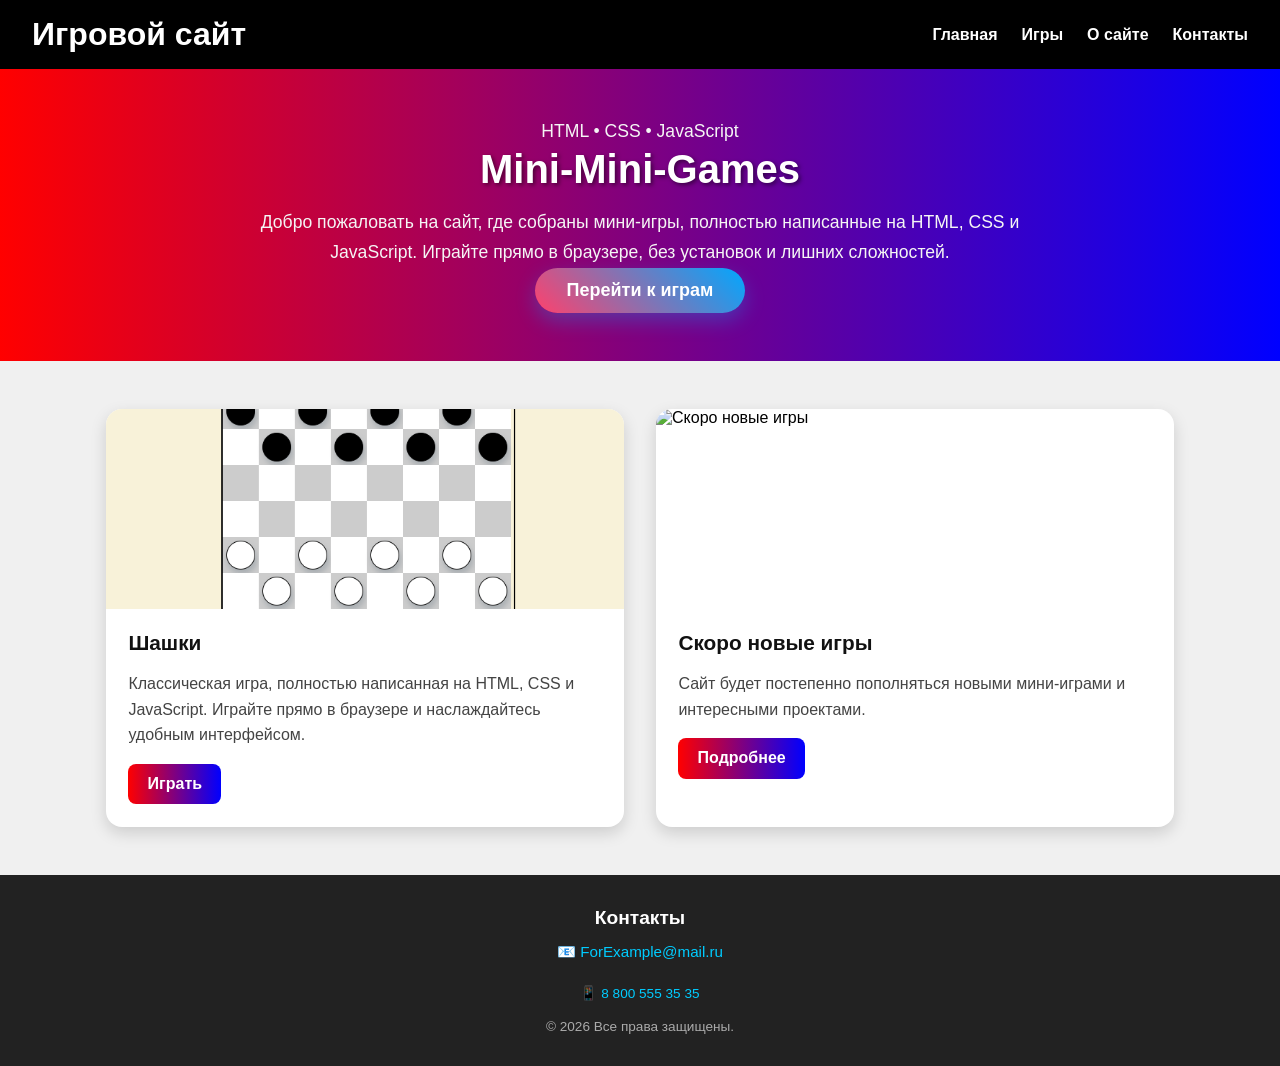
==== index.html @ 8f7e654a "cccccccc" ====
<!DOCTYPE html>
<html lang="ru">
<head>
  <meta charset="UTF-8" />
  <title>mini-mini-games</title>
  <meta name="viewport" content="width=device-width, initial-scale=1.0" />
  <link rel="stylesheet" href="style_to_index.css" />
</head>
<body>
  <header>
    <h1>Игровой сайт</h1>
    <nav>
      <ul>
        <li><a href="index.html">Главная</a></li>
        <li><a href="Title.html">Игры</a></li>
        <li><a href="about.html">О сайте</a></li>
        <li><a href="#my-contacts">Контакты</a></li>
      </ul>
    </nav>
  </header>

  <section class="hero">
    <div class="hero-content">
      <p class="hero-badge">HTML • CSS • JavaScript</p>
      <h2>Mini-Mini-Games</h2>
      <p>
        Добро пожаловать на сайт, где собраны мини-игры, полностью написанные на HTML, CSS и JavaScript.
        Играйте прямо в браузере, без установок и лишних сложностей.
      </p>
      <a href="Title.html" class="hero-btn">Перейти к играм</a>
    </div>
  </section>

    <main>
    <section class="games-container">
        <div class="game-card">
        <img src="Shashki.png" alt="Шашки">
        <div class="game-card-content">
            <h3>Шашки</h3>
            <p>
            Классическая игра, полностью написанная на HTML, CSS и JavaScript.
            Играйте прямо в браузере и наслаждайтесь удобным интерфейсом.
            </p>
            <a href="checkers.html">Играть</a>
        </div>
        </div>

        <div class="game-card">
        <img src="img/coming-soon.jpg" alt="Скоро новые игры">
        <div class="game-card-content">
            <h3>Скоро новые игры</h3>
            <p>
            Сайт будет постепенно пополняться новыми мини-играми и интересными проектами.
            </p>
            <a href="Title.html">Подробнее</a>
        </div>
        </div>
    </section>
    </main>


  <footer>
    <div id="my-contacts" class="contacts-flex">
      <h3>Контакты</h3>
      <p>📧 <a href="mailto:makarow2018@inbox.ru">ForExample@mail.ru</a></p>
      <p>📱 <a href="tel:">8 800 555 35 35</a></p>
    </div>
    <p>&copy; 2026 Все права защищены.</p>
  </footer>
</body>

</html>
---- style_to_index.css ----
* {
  margin: 0;
  padding: 0;
  box-sizing: border-box;
}

html, body {
  height: 100%;
}

body {
  font-family: Arial, sans-serif;
  background: #f0f0f0;
  min-height: 100vh;
  display: flex;
  flex-direction: column;
}

header {
  background-color: #000;
  color: #fff;
  padding: 1rem 2rem;
  display: flex;
  justify-content: space-between;
  align-items: center;
  flex-wrap: wrap;
}

header h1 {
  margin: 0;
}

nav ul {
  list-style: none;
  display: flex;
  gap: 1.5rem;
}

nav a {
  color: #fff;
  text-decoration: none;
  font-weight: bold;
}

nav a:hover {
  text-decoration: underline;
}

.hero {
  background: linear-gradient(to right, #ff0000, #0000ff);
  color: #fff;
  padding: 3rem 1rem;
  text-align: center;
  position: relative;
}

.hero h2 {
  font-size: 2.5rem;
  margin-bottom: 1rem;
  text-shadow: 2px 2px 4px rgba(0, 0, 0, 0.5);
}

.hero-btn {
  display: inline-block;
  padding: 12px 32px;
  background: linear-gradient(45deg, #ff416c, #00a8ff); /* Красно-синий градиент */
  color: white;
  text-decoration: none;
  font-weight: bold;
  font-size: 18px;
  border-radius: 50px;
  box-shadow: 0 8px 20px rgba(0, 168, 255, 0.3); /* Тень для объема */
  transition: all 0.3s ease; /* Плавные изменения */
}


.hero p {
  max-width: 800px;
  margin: 0 auto;
  font-size: 1.1rem;
  line-height: 1.7;
  color: #f5f5f5;
}

main {
  flex: 1;
}

.games-container {
  max-width: 1100px;
  margin: 3rem auto;
  padding: 0 1rem;
  display: grid;
  grid-template-columns: repeat(auto-fit, minmax(280px, 1fr));
  gap: 2rem;
}

.game-card {
  background: #fff;
  border-radius: 16px;
  overflow: hidden;
  box-shadow: 0 6px 16px rgba(0, 0, 0, 0.15);
  transition: transform 0.2s ease, box-shadow 0.2s ease;
  display: flex;
  flex-direction: column;
}

.game-card:hover {
  transform: translateY(-6px);
  box-shadow: 0 10px 22px rgba(0, 0, 0, 0.22);
}

.game-card img {
  width: 100%;
  height: 200px;
  object-fit: cover;
  display: block;
}

.game-card-content {
  padding: 1.4rem;
  display: flex;
  flex-direction: column;
  gap: 1rem;
}

.game-card-content h3 {
  color: #111;
  font-size: 1.3rem;
  text-align: left;
}

.game-card-content p {
  color: #444;
  line-height: 1.6;
}

.game-card-content a {
  align-self: flex-start;
  display: inline-block;
  padding: 0.7rem 1.2rem;
  background: linear-gradient(to right, #ff0000, #0000ff);
  color: #fff;
  text-decoration: none;
  border-radius: 8px;
  font-weight: bold;
  transition: transform 0.2s ease, opacity 0.2s ease;
}

.game-card-content a:hover {
  transform: translateY(-2px);
  opacity: 0.9;
}

h3 {
  text-align: center;
}

footer {
  background-color: #222;
  color: #ccc;
  padding: 2rem 1rem;
  margin-top: auto;
}

#my-contacts {
  margin-bottom: 1rem;
}

#my-contacts h3 {
  margin-bottom: 0.5rem;
  font-size: 1.2rem;
  color: #fff;
  text-align: center;
}

.contacts-flex {
  display: flex;
  flex-direction: column;
  gap: 0.3rem;
  font-size: 0.95rem;
  text-align: center;
}

.contacts-flex p {
  margin: 0;
  line-height: 1.4;
  text-align: center;
}

.contacts-flex a {
  color: #00ccff;
  text-decoration: none;
  text-align: center;
}

.contacts-flex a:hover {
  text-decoration: underline;
  text-align: center;
}

footer p:last-of-type {
  margin-top: 1rem;
  text-align: center;
  font-size: 0.85rem;
  color: #aaa;
}

.game-footer {
  padding: 1.5rem;
  display: flex;
  flex-direction: column;
  justify-content: center;
  align-items: center;
  text-align: center;
  background-color: #f9f9f9;
  min-height: 100px;
}

.game-footer h3 {
  margin-bottom: 1rem;
  font-size: 1.2rem;
  color: #333;
}

.game-footer a {
  display: inline-block;
  padding: 0.6rem 1.5rem;
  background-color: #0070f3;
  color: white;
  text-decoration: none;
  border-radius: 6px;
  font-weight: bold;
  transition: background-color 0.2s ease, transform 0.2s ease;
}

.game-footer a:hover {
  background-color: #0056cc;
  text-decoration: none;
  transform: translateY(-2px);
}

/* Адаптивность */
@media (max-width: 768px) {
  header {
    flex-direction: column;
    gap: 1rem;
    text-align: center;
  }

  nav ul {
    justify-content: center;
    flex-wrap: wrap;
  }

  .hero h2 {
    font-size: 2rem;
  }

  .hero p {
    font-size: 1rem;
  }
}
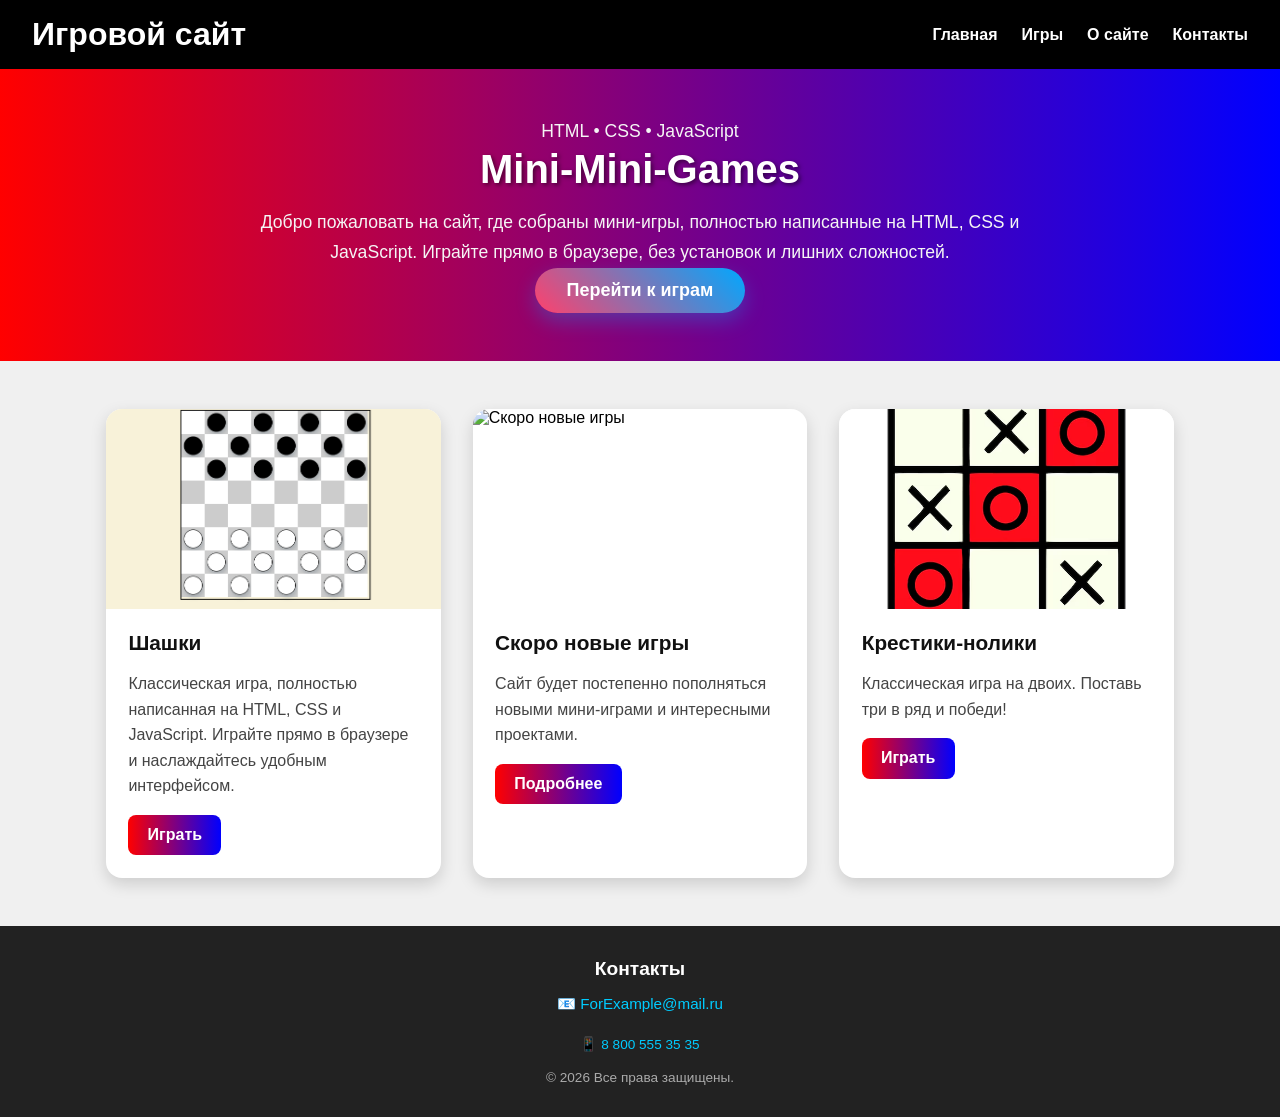
==== commit c38b39a7: "Добавлена игра Крестики-нолики" ====
--- a/index.html
+++ b/index.html
@@ -55,6 +55,16 @@
             <a href="Title.html">Подробнее</a>
         </div>
         </div>
+        <div class="game-card">
+    <img src="ttt.png" alt="Крестики-нолики">
+    <div class="game-card-content">
+    <h3>Крестики-нолики</h3>
+    <p>
+    Классическая игра на двоих. Поставь три в ряд и победи!
+    </p>
+    <a href="tictactoe.html">Играть</a>
+    </div>
+    </div>
     </section>
     </main>
 
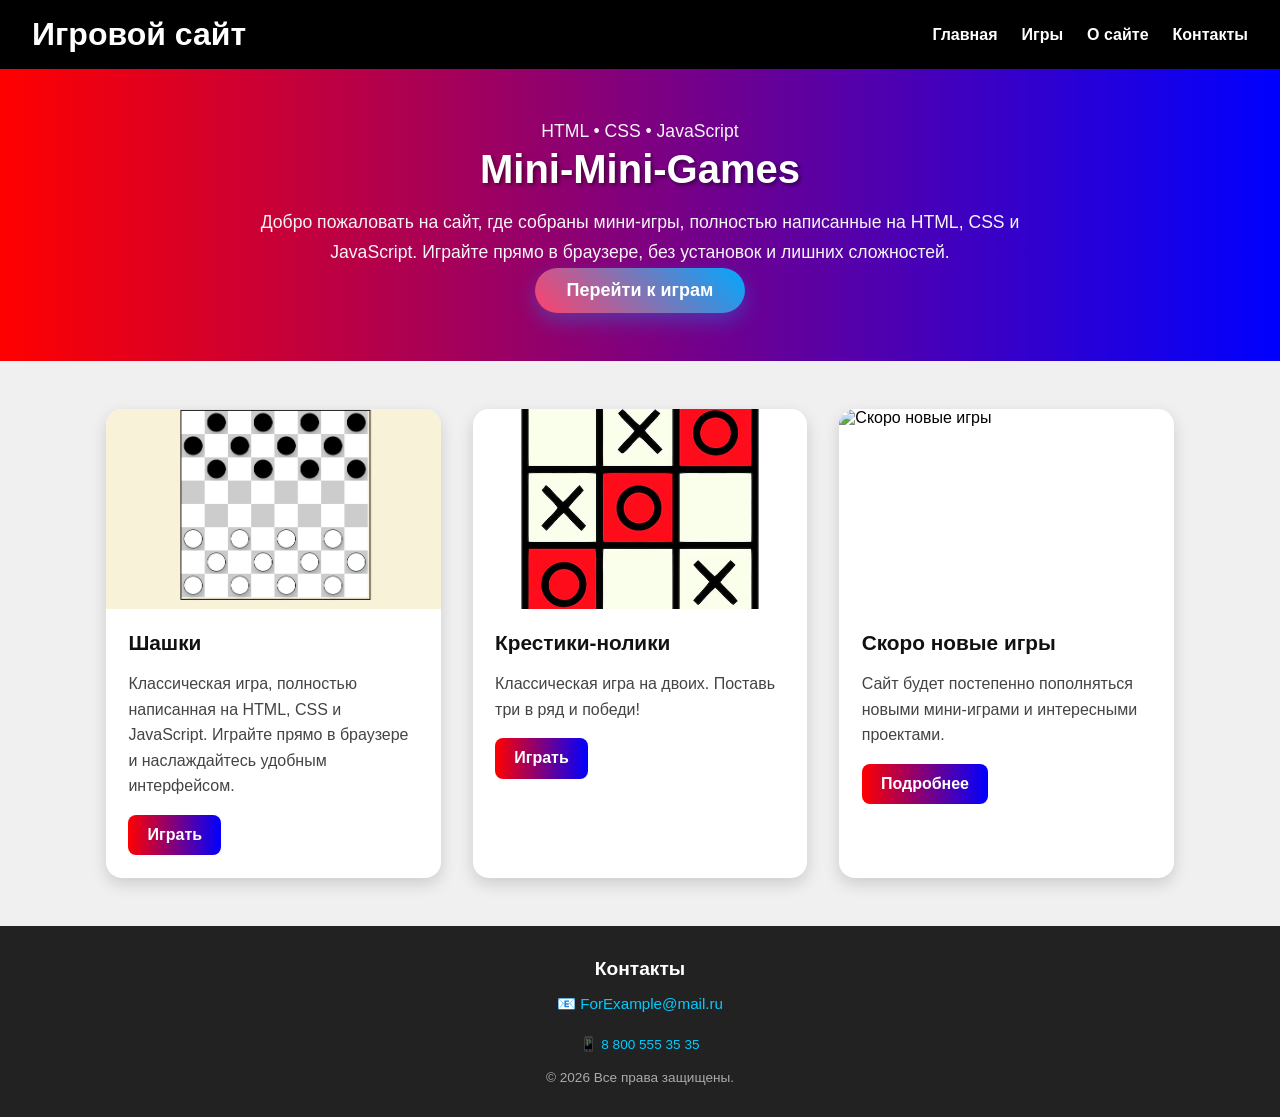
==== commit d7d46289: "Изменение расположения карточек" ====
--- a/index.html
+++ b/index.html
@@ -46,6 +46,17 @@
         </div>
 
         <div class="game-card">
+        <img src="ttt.png" alt="Крестики-нолики">
+        <div class="game-card-content">
+          <h3>Крестики-нолики</h3>
+          <p>
+         Классическая игра на двоих. Поставь три в ряд и победи!
+         </p>
+          <a href="tictactoe.html">Играть</a>
+        </div>
+        </div>
+
+        <div class="game-card">
         <img src="img/coming-soon.jpg" alt="Скоро новые игры">
         <div class="game-card-content">
             <h3>Скоро новые игры</h3>
@@ -55,16 +66,7 @@
             <a href="Title.html">Подробнее</a>
         </div>
         </div>
-        <div class="game-card">
-    <img src="ttt.png" alt="Крестики-нолики">
-    <div class="game-card-content">
-    <h3>Крестики-нолики</h3>
-    <p>
-    Классическая игра на двоих. Поставь три в ряд и победи!
-    </p>
-    <a href="tictactoe.html">Играть</a>
-    </div>
-    </div>
+
     </section>
     </main>
 
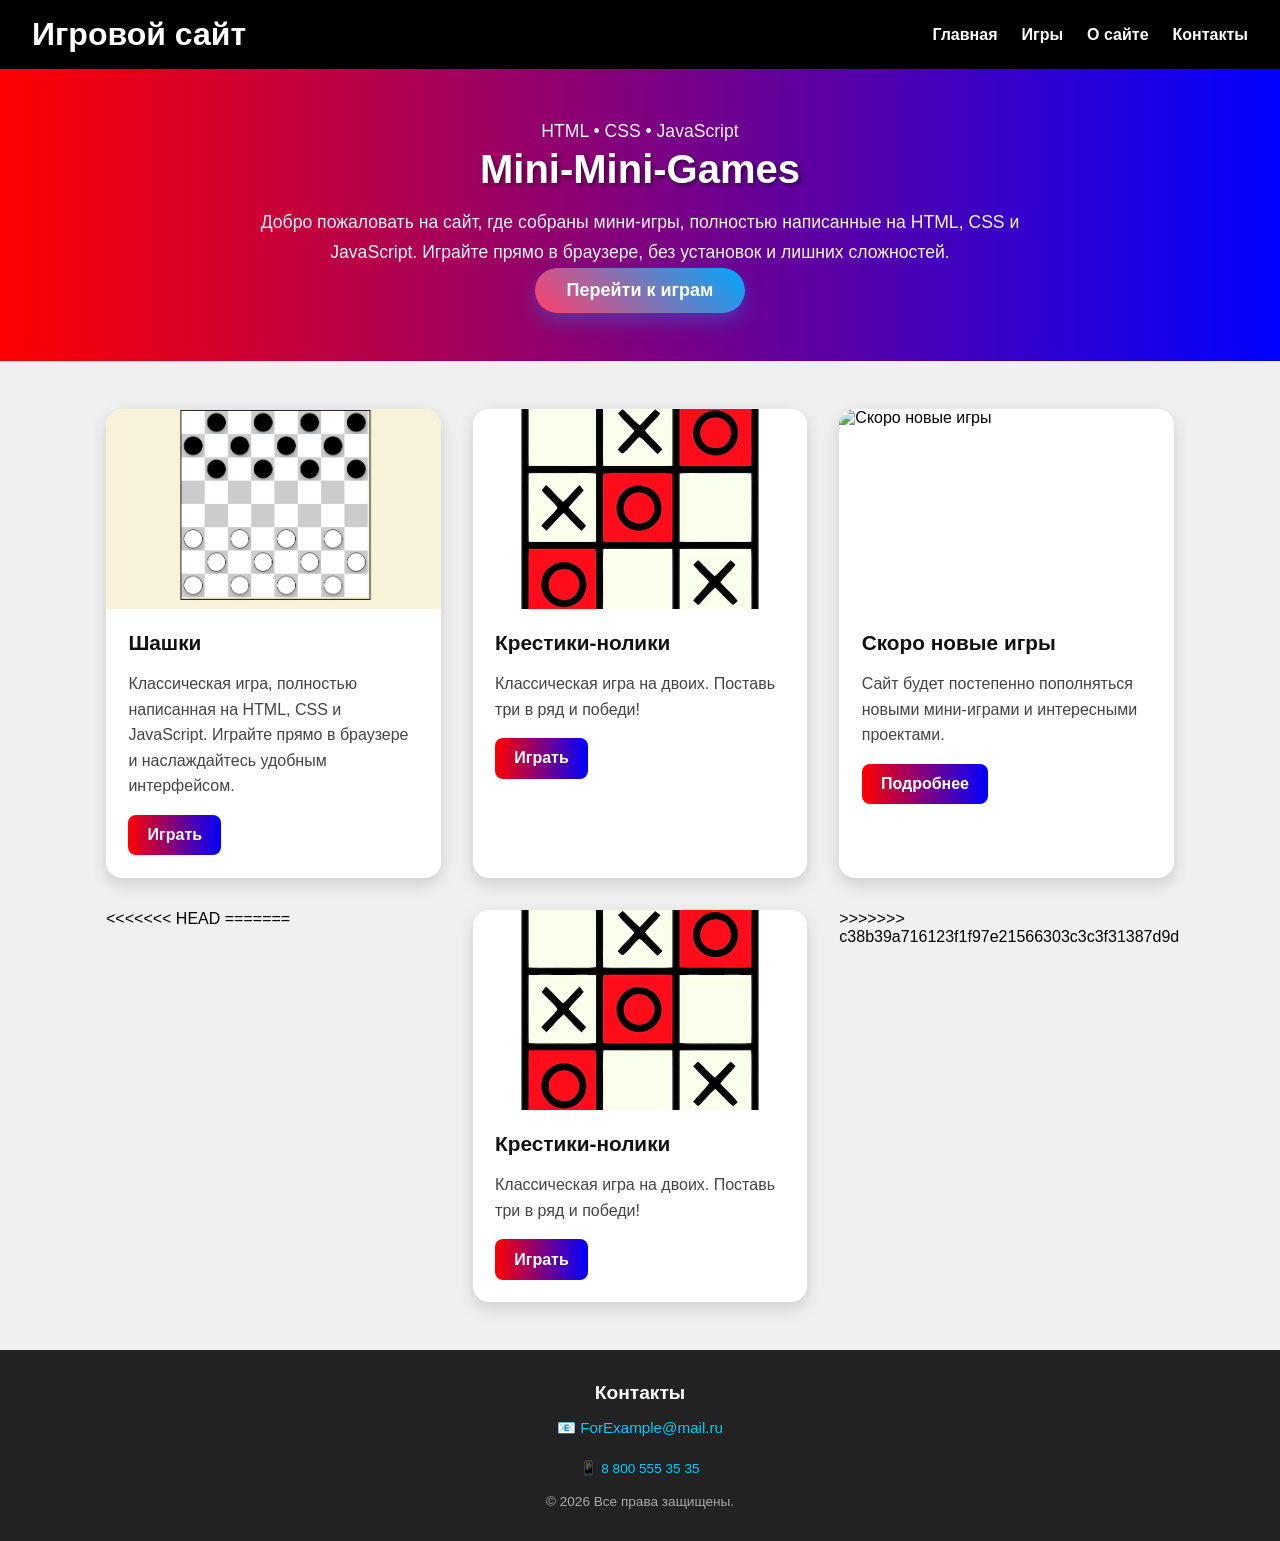
==== commit c3d2bdc6: "Изменено расположение карточек" ====
--- a/index.html
+++ b/index.html
@@ -66,7 +66,20 @@
             <a href="Title.html">Подробнее</a>
         </div>
         </div>
+<<<<<<< HEAD
 
+=======
+        <div class="game-card">
+    <img src="ttt.png" alt="Крестики-нолики">
+    <div class="game-card-content">
+    <h3>Крестики-нолики</h3>
+    <p>
+    Классическая игра на двоих. Поставь три в ряд и победи!
+    </p>
+    <a href="tictactoe.html">Играть</a>
+    </div>
+    </div>
+>>>>>>> c38b39a716123f1f97e21566303c3c3f31387d9d
     </section>
     </main>
 
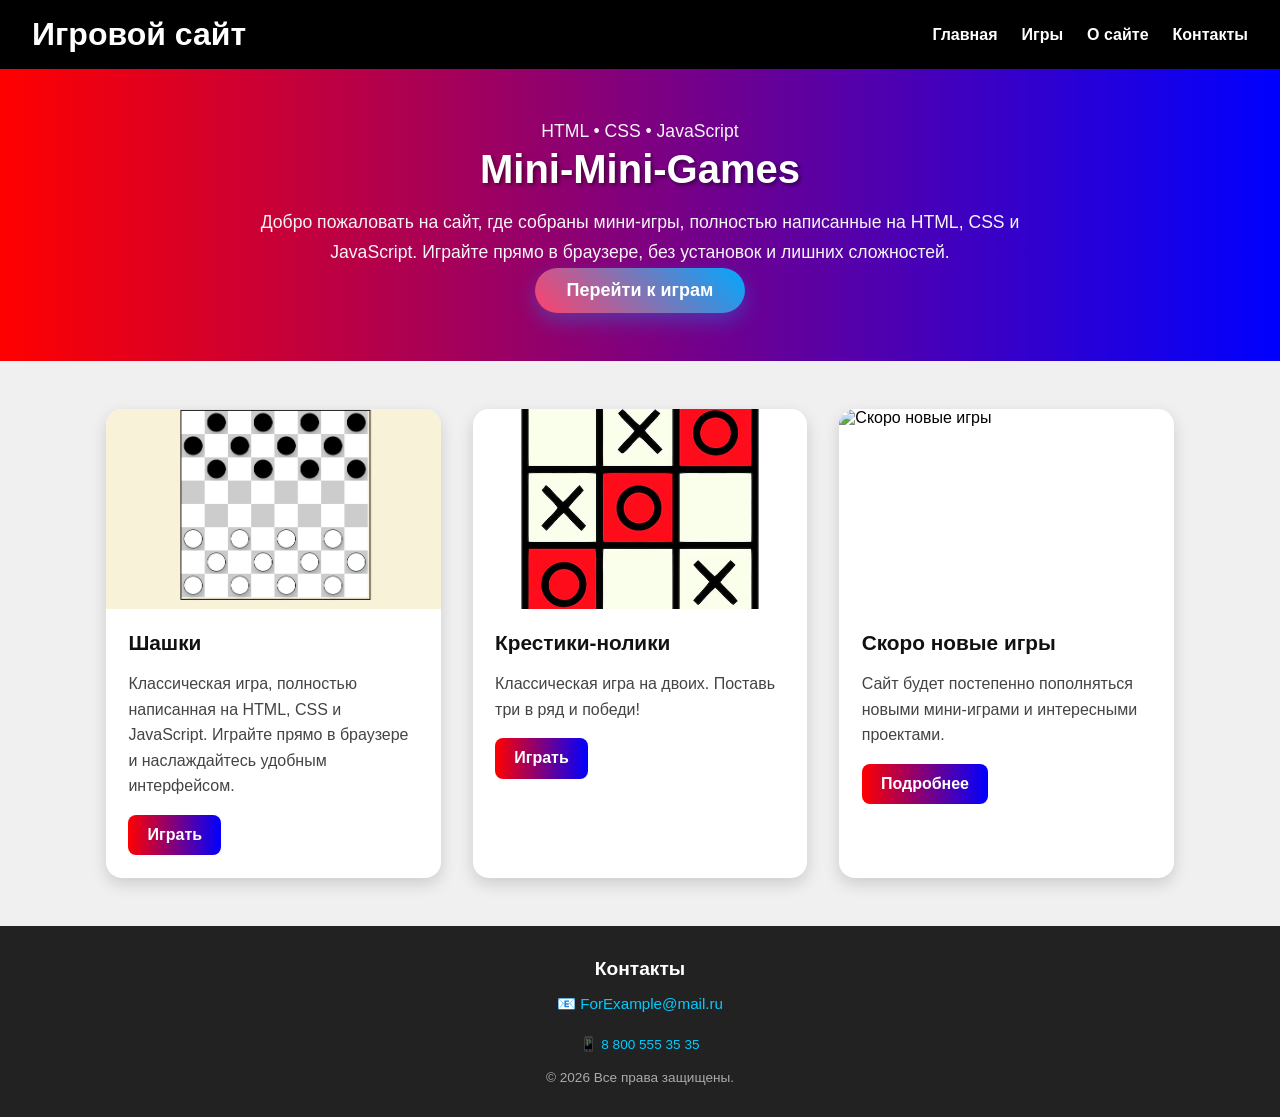
==== commit 149cf166: "Че то все поехало" ====
--- a/index.html
+++ b/index.html
@@ -66,23 +66,8 @@
             <a href="Title.html">Подробнее</a>
         </div>
         </div>
-<<<<<<< HEAD
-
-=======
-        <div class="game-card">
-    <img src="ttt.png" alt="Крестики-нолики">
-    <div class="game-card-content">
-    <h3>Крестики-нолики</h3>
-    <p>
-    Классическая игра на двоих. Поставь три в ряд и победи!
-    </p>
-    <a href="tictactoe.html">Играть</a>
-    </div>
-    </div>
->>>>>>> c38b39a716123f1f97e21566303c3c3f31387d9d
     </section>
     </main>
-
 
   <footer>
     <div id="my-contacts" class="contacts-flex">
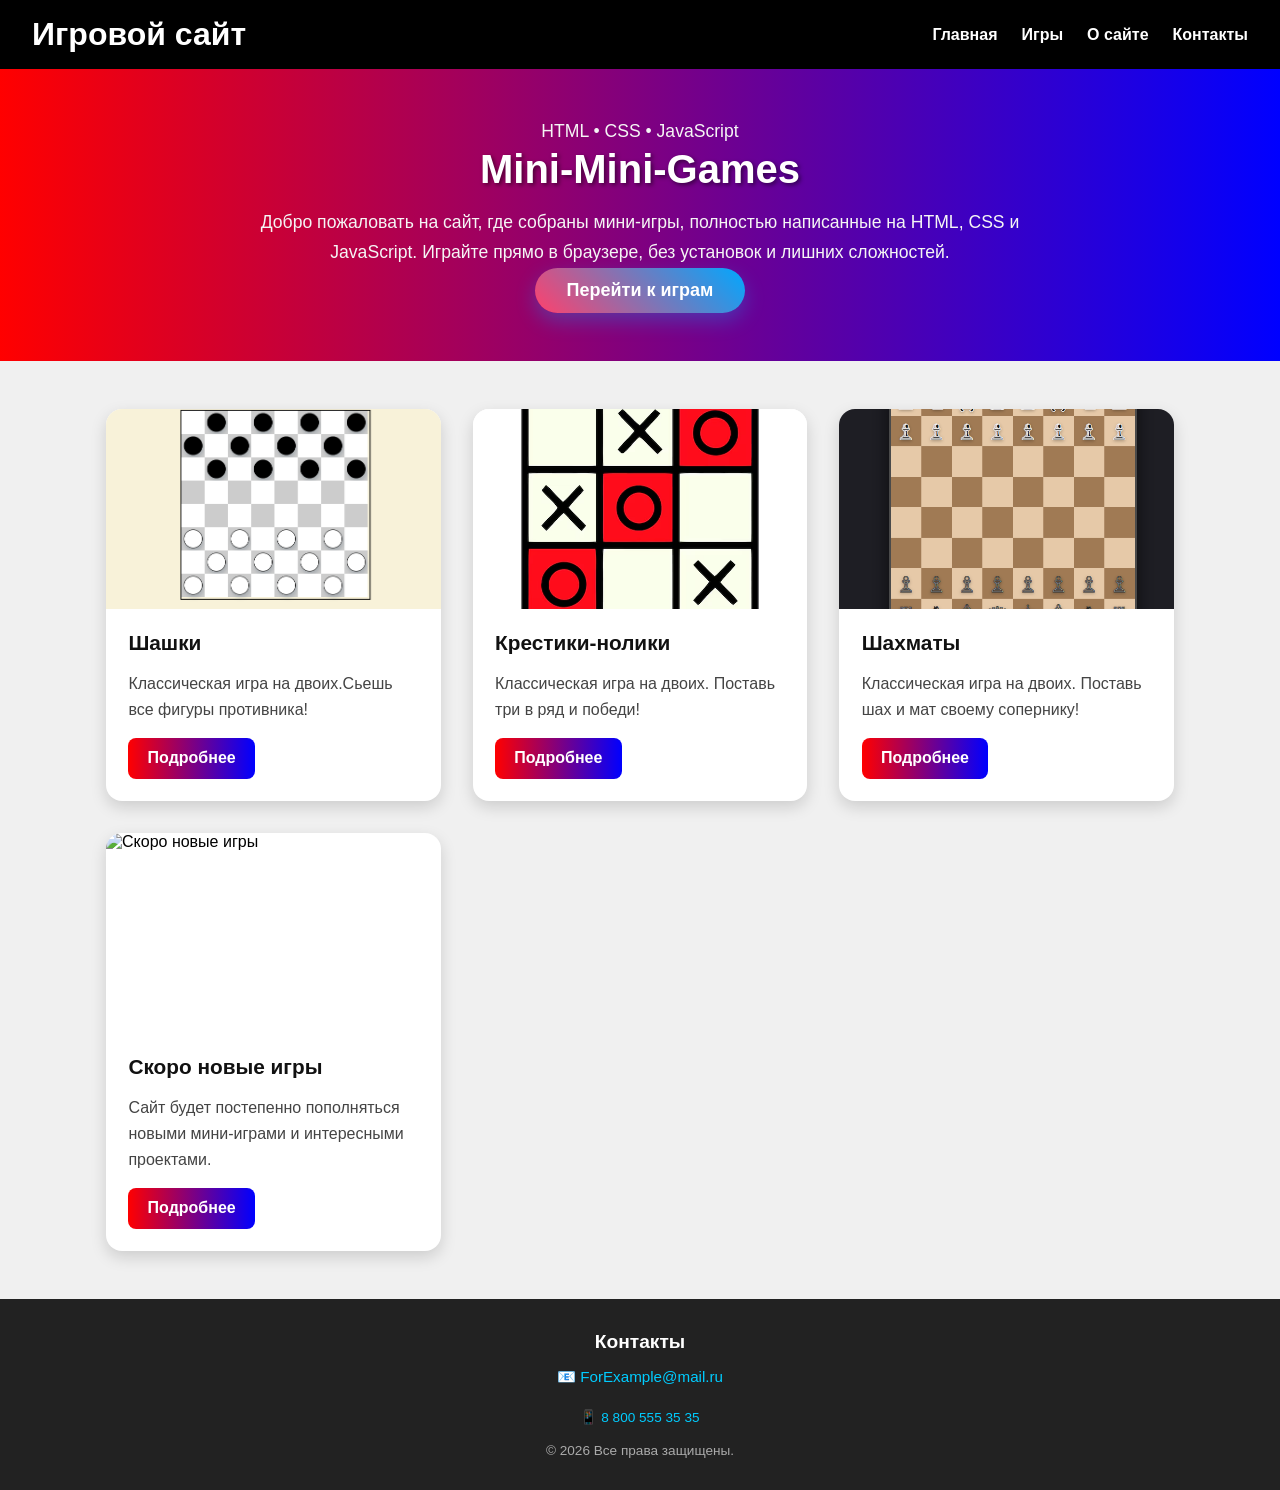
==== commit 8da4d260: "Интегрирование шахмат" ====
--- a/index.html
+++ b/index.html
@@ -38,10 +38,9 @@
         <div class="game-card-content">
             <h3>Шашки</h3>
             <p>
-            Классическая игра, полностью написанная на HTML, CSS и JavaScript.
-            Играйте прямо в браузере и наслаждайтесь удобным интерфейсом.
+            Классическая игра на двоих.Сьешь все фигуры противника!
             </p>
-            <a href="checkers.html">Играть</a>
+            <a href="Title.html">Подробнее</a>
         </div>
         </div>
 
@@ -52,9 +51,21 @@
           <p>
          Классическая игра на двоих. Поставь три в ряд и победи!
          </p>
-          <a href="tictactoe.html">Играть</a>
+          <a href="Title.html">Подробнее</a>
         </div>
         </div>
+
+        <div class="game-card">
+        <img src="Chess.png" alt="Шахматы">
+        <div class="game-card-content">
+            <h3>Шахматы</h3>
+            <p>
+            Классическая игра на двоих. Поставь шах и мат своему сопернику!
+            </p>
+            <a href="Title.html">Подробнее</a>
+        </div>
+        </div>
+
 
         <div class="game-card">
         <img src="img/coming-soon.jpg" alt="Скоро новые игры">
